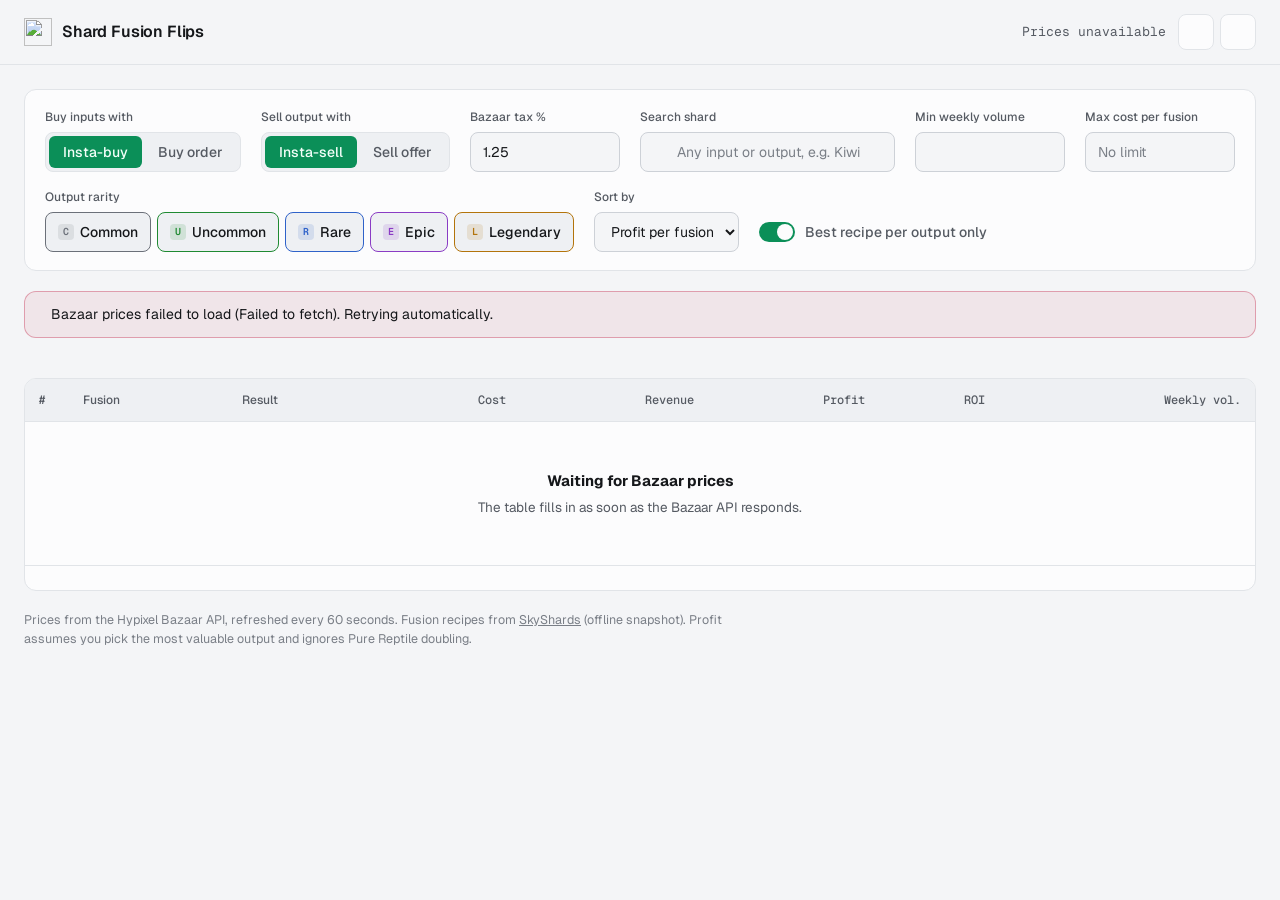
==== index.html @ 2d94f958 "Add dashboard layout and styles Single-page layout with pricing toggles, filters, a best-fusion summ" ====
<!doctype html>
<html lang="en">
<head>
  <meta charset="utf-8">
  <meta name="viewport" content="width=device-width, initial-scale=1">
  <title>Shard Fusion Flips</title>
  <meta name="description" content="Live Bazaar profit ranking for Hypixel SkyBlock shard fusions.">
  <link rel="icon" href="https://raw.githubusercontent.com/Campionnn/SkyShards/master/public/shardIcons/L4.png">
  <link rel="preconnect" href="https://fonts.googleapis.com">
  <link rel="preconnect" href="https://fonts.gstatic.com" crossorigin>
  <link rel="stylesheet" href="https://fonts.googleapis.com/css2?family=Geist:wght@400;500;600&family=Geist+Mono:wght@400;500&display=swap">
  <link rel="stylesheet" href="https://unpkg.com/@phosphor-icons/web@2.1.1/src/regular/style.css">
  <link rel="stylesheet" href="./src/styles.css">
  <script>
    // Apply a saved theme before first paint so there is no flash.
    try { const t = localStorage.getItem("sff-theme"); if (t) document.documentElement.dataset.theme = t; } catch {}
  </script>
  <script type="module" src="./src/app.js"></script>
</head>
<body>
  <header class="topbar">
    <div class="wrap topbar-inner">
      <a class="brand" href="./" aria-label="Shard Fusion Flips home">
        <img src="https://raw.githubusercontent.com/Campionnn/SkyShards/master/public/shardIcons/L4.png" alt="" width="28" height="28">
        <span>Shard Fusion Flips</span>
      </a>
      <div class="status" aria-live="polite">
        <span id="status-text">Loading prices</span>
        <button class="icon-btn" id="refresh-btn" type="button" aria-label="Refresh prices now" title="Refresh prices now">
          <i class="ph ph-arrows-clockwise" aria-hidden="true"></i>
        </button>
        <button class="icon-btn" id="theme-btn" type="button" aria-label="Toggle light or dark theme" title="Toggle theme">
          <i class="ph ph-moon" aria-hidden="true"></i>
        </button>
      </div>
    </div>
  </header>

  <main class="wrap">
    <section class="controls" aria-label="Pricing and filters">
      <div class="control-group">
        <span class="label" id="buy-label">Buy inputs with</span>
        <div class="segmented" role="radiogroup" aria-labelledby="buy-label" data-setting="buyMode">
          <button type="button" role="radio" data-value="instaBuy">Insta-buy</button>
          <button type="button" role="radio" data-value="buyOrder">Buy order</button>
        </div>
      </div>
      <div class="control-group">
        <span class="label" id="sell-label">Sell output with</span>
        <div class="segmented" role="radiogroup" aria-labelledby="sell-label" data-setting="sellMode">
          <button type="button" role="radio" data-value="instaSell">Insta-sell</button>
          <button type="button" role="radio" data-value="sellOffer">Sell offer</button>
        </div>
      </div>
      <div class="control-group narrow tax">
        <label class="label" for="tax-input">Bazaar tax %</label>
        <input class="field" id="tax-input" type="number" min="0" max="10" step="0.125" inputmode="decimal">
      </div>

      <div class="control-group grow">
        <label class="label" for="search-input">Search shard</label>
        <div class="field-icon">
          <i class="ph ph-magnifying-glass" aria-hidden="true"></i>
          <input class="field" id="search-input" type="search" placeholder="Any input or output, e.g. Kiwi" autocomplete="off">
        </div>
      </div>
      <div class="control-group narrow">
        <label class="label" for="volume-input">Min weekly volume</label>
        <input class="field" id="volume-input" type="number" min="0" step="100" inputmode="numeric">
      </div>
      <div class="control-group narrow">
        <label class="label" for="budget-input">Max cost per fusion</label>
        <input class="field" id="budget-input" type="number" min="0" step="10000" inputmode="numeric" placeholder="No limit">
      </div>
      <div class="control-group">
        <span class="label" id="rarity-label">Output rarity</span>
        <div class="chips" role="group" aria-labelledby="rarity-label" id="rarity-chips"></div>
      </div>
      <div class="control-group">
        <label class="label" for="sort-select">Sort by</label>
        <select class="field" id="sort-select">
          <option value="profit">Profit per fusion</option>
          <option value="roi">Return on cost</option>
          <option value="volume">Weekly volume</option>
        </select>
      </div>
      <label class="switch">
        <input type="checkbox" id="unique-toggle">
        <span class="switch-track" aria-hidden="true"></span>
        <span>Best recipe per output only</span>
      </label>
    </section>

    <div class="banner" id="error-banner" role="alert" hidden>
      <i class="ph ph-warning" aria-hidden="true"></i>
      <span id="error-text"></span>
    </div>

    <section class="overview" id="overview" aria-label="Best fusion right now"></section>

    <section class="results" aria-label="Ranked fusions">
      <div class="table-scroll">
        <table class="fusions">
          <thead>
            <tr>
              <th class="col-rank" scope="col">#</th>
              <th scope="col">Fusion</th>
              <th scope="col">Result</th>
              <th class="num col-hide-sm" scope="col">Cost</th>
              <th class="num col-hide-sm" scope="col">Revenue</th>
              <th class="num" scope="col">Profit</th>
              <th class="num" scope="col">ROI</th>
              <th class="num col-hide-sm" scope="col" title="Weekly volume of the slowest market in this fusion">Weekly vol.</th>
            </tr>
          </thead>
          <tbody id="rows"></tbody>
        </table>
      </div>
      <div class="table-foot">
        <span id="count-text"></span>
        <button class="btn" id="more-btn" type="button" hidden>Show 100 more</button>
      </div>
    </section>
  </main>

  <footer class="wrap footer">
    <p>Prices from the Hypixel Bazaar API, refreshed every 60 seconds. Fusion recipes from <a href="https://github.com/Campionnn/SkyShards">SkyShards</a> (<span id="data-source">loading</span>). Profit assumes you pick the most valuable output and ignores Pure Reptile doubling.</p>
  </footer>
</body>
</html>
---- src/styles.css ----
/* Tokens. Dark is the default look; light follows the OS unless the toggle overrides it. */
:root {
  --bg: #0d0e10;
  --surface: #15161a;
  --surface-2: #1c1e23;
  --border: #272a30;
  --border-strong: #353941;
  --text: #e8e9eb;
  --muted: #a0a4ab;
  --faint: #70747c;
  --accent: #3ecf8e;
  --accent-soft: rgb(62 207 142 / 0.12);
  --accent-ink: #052014;
  --loss: #ec6f82;
  --loss-soft: rgb(236 111 130 / 0.12);
  --shadow: 0 1px 0 rgb(255 255 255 / 0.03) inset, 0 12px 32px -16px rgb(0 0 0 / 0.6);

  --r-common: #c3c6cc;
  --r-uncommon: #63d471;
  --r-rare: #6b9cf5;
  --r-epic: #be7cf0;
  --r-legendary: #f0b04a;

  --radius: 12px;
  --radius-sm: 8px;
  --font: "Geist", ui-sans-serif, system-ui, sans-serif;
  --mono: "Geist Mono", ui-monospace, "SFMono-Regular", monospace;
  --ease: cubic-bezier(0.16, 1, 0.3, 1);
  color-scheme: dark;
}

@media (prefers-color-scheme: light) {
  :root:not([data-theme="dark"]) {
    --bg: #f4f5f7;
    --surface: #fcfcfd;
    --surface-2: #eef0f3;
    --border: #e1e4e8;
    --border-strong: #cdd1d7;
    --text: #15171a;
    --muted: #555a62;
    --faint: #7a7f87;
    --accent: #0b8f58;
    --accent-soft: rgb(11 143 88 / 0.1);
    --accent-ink: #f3fff9;
    --loss: #c43350;
    --loss-soft: rgb(196 51 80 / 0.08);
    --shadow: 0 1px 2px rgb(20 30 40 / 0.04), 0 12px 32px -18px rgb(20 30 40 / 0.18);
    --r-common: #6b7079;
    --r-uncommon: #1f8a32;
    --r-rare: #2f62c9;
    --r-epic: #8a3cc4;
    --r-legendary: #b3740b;
    color-scheme: light;
  }
}

:root[data-theme="light"] {
  --bg: #f4f5f7;
  --surface: #fcfcfd;
  --surface-2: #eef0f3;
  --border: #e1e4e8;
  --border-strong: #cdd1d7;
  --text: #15171a;
  --muted: #555a62;
  --faint: #7a7f87;
  --accent: #0b8f58;
  --accent-soft: rgb(11 143 88 / 0.1);
  --accent-ink: #f3fff9;
  --loss: #c43350;
  --loss-soft: rgb(196 51 80 / 0.08);
  --shadow: 0 1px 2px rgb(20 30 40 / 0.04), 0 12px 32px -18px rgb(20 30 40 / 0.18);
  --r-common: #6b7079;
  --r-uncommon: #1f8a32;
  --r-rare: #2f62c9;
  --r-epic: #8a3cc4;
  --r-legendary: #b3740b;
  color-scheme: light;
}

* { box-sizing: border-box; }

html { -webkit-text-size-adjust: 100%; }

body {
  margin: 0;
  background: var(--bg);
  color: var(--text);
  font: 400 14px/1.5 var(--font);
  -webkit-font-smoothing: antialiased;
}

a { color: inherit; }
button, input, select { font: inherit; color: inherit; }
img { display: block; }

.wrap {
  width: 100%;
  max-width: 1320px;
  margin: 0 auto;
  padding: 0 24px;
}

.num, .mono { font-family: var(--mono); font-variant-numeric: tabular-nums; }

/* Top bar */
.topbar {
  position: sticky;
  top: 0;
  z-index: 10;
  background: color-mix(in srgb, var(--bg) 86%, transparent);
  backdrop-filter: blur(12px);
  -webkit-backdrop-filter: blur(12px);
  border-bottom: 1px solid var(--border);
}

.topbar-inner {
  display: flex;
  align-items: center;
  justify-content: space-between;
  gap: 16px;
  height: 64px;
}

.brand {
  display: flex;
  align-items: center;
  gap: 10px;
  font-weight: 600;
  font-size: 16px;
  letter-spacing: -0.01em;
  text-decoration: none;
  white-space: nowrap;
}

.brand img { image-rendering: pixelated; }

.status {
  display: flex;
  align-items: center;
  gap: 6px;
  color: var(--muted);
  font-size: 13px;
  min-width: 0;
}

#status-text {
  font-family: var(--mono);
  font-variant-numeric: tabular-nums;
  white-space: nowrap;
  overflow: hidden;
  text-overflow: ellipsis;
  margin-right: 6px;
}

.icon-btn {
  display: grid;
  place-items: center;
  width: 36px;
  height: 36px;
  border: 1px solid var(--border);
  border-radius: var(--radius-sm);
  background: var(--surface);
  color: var(--text);
  font-size: 18px;
  cursor: pointer;
  transition: background 0.2s var(--ease), transform 0.15s var(--ease);
}

.icon-btn:hover { background: var(--surface-2); }
.icon-btn:active { transform: scale(0.96); }
.icon-btn.spinning i { animation: spin 0.8s linear infinite; }

@keyframes spin { to { transform: rotate(360deg); } }

/* Controls */
.controls {
  display: flex;
  flex-wrap: wrap;
  align-items: flex-end;
  gap: 16px 20px;
  margin: 24px 0 20px;
  padding: 18px 20px;
  background: var(--surface);
  border: 1px solid var(--border);
  border-radius: var(--radius);
}

.control-group { display: flex; flex-direction: column; gap: 6px; }
.control-group.narrow { width: 150px; }
.control-group.grow { flex: 1 1 220px; }

.label {
  font-size: 12px;
  font-weight: 500;
  color: var(--muted);
}

.segmented {
  display: inline-flex;
  padding: 3px;
  gap: 2px;
  background: var(--surface-2);
  border: 1px solid var(--border);
  border-radius: var(--radius-sm);
}

.segmented button {
  height: 32px;
  padding: 0 14px;
  border: 0;
  border-radius: 6px;
  background: transparent;
  color: var(--muted);
  font-weight: 500;
  white-space: nowrap;
  cursor: pointer;
  transition: background 0.2s var(--ease), color 0.2s var(--ease);
}

.segmented button:hover { color: var(--text); }

.segmented button[aria-checked="true"] {
  background: var(--accent);
  color: var(--accent-ink);
}

.field {
  height: 40px;
  width: 100%;
  padding: 0 12px;
  background: var(--bg);
  border: 1px solid var(--border-strong);
  border-radius: var(--radius-sm);
  outline: none;
  transition: border-color 0.2s var(--ease), box-shadow 0.2s var(--ease);
}

.field::placeholder { color: var(--faint); }

.field:focus-visible,
.segmented button:focus-visible,
.chip:focus-visible,
.btn:focus-visible,
.icon-btn:focus-visible,
.switch input:focus-visible + .switch-track {
  outline: 2px solid var(--accent);
  outline-offset: 2px;
}

.field:focus { border-color: var(--accent); }

select.field { padding-right: 8px; cursor: pointer; }

.field-icon { position: relative; }
.field-icon i {
  position: absolute;
  left: 12px;
  top: 50%;
  transform: translateY(-50%);
  color: var(--faint);
  font-size: 16px;
  pointer-events: none;
}
.field-icon .field { padding-left: 36px; }

.chips { display: flex; flex-wrap: wrap; gap: 6px; }

.chip {
  display: inline-flex;
  align-items: center;
  gap: 6px;
  height: 40px;
  padding: 0 12px;
  border: 1px solid var(--border-strong);
  border-radius: var(--radius-sm);
  background: transparent;
  color: var(--muted);
  font-weight: 500;
  cursor: pointer;
  transition: background 0.2s var(--ease), color 0.2s var(--ease), border-color 0.2s var(--ease);
}

.chip[aria-pressed="true"] {
  color: var(--text);
  background: var(--surface-2);
  border-color: var(--rarity);
}

.chip .rarity-letter { color: var(--rarity); }

.switch {
  display: inline-flex;
  align-items: center;
  gap: 10px;
  height: 40px;
  color: var(--muted);
  font-weight: 500;
  cursor: pointer;
  user-select: none;
}

.switch input { position: absolute; opacity: 0; pointer-events: none; }

.switch-track {
  position: relative;
  width: 36px;
  height: 20px;
  border-radius: 999px;
  background: var(--border-strong);
  transition: background 0.2s var(--ease);
}

.switch-track::after {
  content: "";
  position: absolute;
  top: 2px;
  left: 2px;
  width: 16px;
  height: 16px;
  border-radius: 50%;
  background: var(--surface);
  transition: transform 0.25s var(--ease);
}

.switch input:checked + .switch-track { background: var(--accent); }
.switch input:checked + .switch-track::after { transform: translateX(16px); }

/* Error banner */
.banner {
  display: flex;
  align-items: center;
  gap: 10px;
  margin-bottom: 20px;
  padding: 12px 16px;
  border: 1px solid color-mix(in srgb, var(--loss) 40%, transparent);
  border-radius: var(--radius);
  background: var(--loss-soft);
  color: var(--text);
}

.banner i { color: var(--loss); font-size: 18px; }
.banner[hidden] { display: none; }

/* Overview: best fusion + quick stats */
.overview {
  display: grid;
  grid-template-columns: minmax(0, 2.2fr) minmax(0, 1fr);
  gap: 16px;
  margin-bottom: 20px;
}

.pick {
  padding: 22px 24px;
  background: var(--surface);
  border: 1px solid var(--border);
  border-radius: var(--radius);
  box-shadow: var(--shadow);
}

.pick-title {
  margin: 0 0 16px;
  font-size: 13px;
  font-weight: 500;
  color: var(--muted);
}

.pick-flow {
  display: flex;
  flex-wrap: wrap;
  align-items: center;
  gap: 10px 14px;
}

.pick-flow .shard { font-size: 16px; font-weight: 500; }
.pick-flow .shard img { width: 36px; height: 36px; }
.pick-flow .op { color: var(--faint); font-size: 18px; }

.pick-numbers {
  display: flex;
  flex-wrap: wrap;
  gap: 12px 40px;
  margin-top: 20px;
  padding-top: 18px;
  border-top: 1px solid var(--border);
}

.metric span { display: block; font-size: 12px; color: var(--muted); }
.metric strong {
  display: block;
  margin-top: 2px;
  font: 500 22px/1.2 var(--mono);
  font-variant-numeric: tabular-nums;
  letter-spacing: -0.02em;
}
.metric.big strong { font-size: 32px; color: var(--accent); }

.stats {
  display: grid;
  grid-template-rows: repeat(3, auto);
  align-content: stretch;
  background: var(--surface);
  border: 1px solid var(--border);
  border-radius: var(--radius);
}

.stats .metric { padding: 16px 20px; }
.stats .metric + .metric { border-top: 1px solid var(--border); }
.stats .metric strong { font-size: 20px; }
.stats .metric small { display: block; color: var(--faint); font-size: 12px; margin-top: 2px; }

/* Shard chip used in tables and the pick card */
.shard {
  display: inline-flex;
  align-items: center;
  gap: 8px;
  min-width: 0;
  white-space: nowrap;
}

.shard img {
  width: 24px;
  height: 24px;
  flex: none;
  image-rendering: pixelated;
}

.shard .qty { color: var(--faint); font-family: var(--mono); font-size: 12px; }

.rarity-letter {
  display: inline-grid;
  place-items: center;
  width: 16px;
  height: 16px;
  border-radius: 4px;
  font: 600 10px/1 var(--mono);
  color: var(--rarity);
  background: color-mix(in srgb, var(--rarity) 14%, transparent);
}

[data-rarity="common"] { --rarity: var(--r-common); }
[data-rarity="uncommon"] { --rarity: var(--r-uncommon); }
[data-rarity="rare"] { --rarity: var(--r-rare); }
[data-rarity="epic"] { --rarity: var(--r-epic); }
[data-rarity="legendary"] { --rarity: var(--r-legendary); }

/* Results table */
.results {
  background: var(--surface);
  border: 1px solid var(--border);
  border-radius: var(--radius);
  overflow: hidden;
}

.table-scroll { overflow-x: auto; }

.fusions {
  width: 100%;
  border-collapse: collapse;
  font-size: 13.5px;
}

.fusions th {
  position: sticky;
  top: 0;
  padding: 12px 14px;
  background: var(--surface-2);
  color: var(--muted);
  font-size: 12px;
  font-weight: 500;
  text-align: left;
  white-space: nowrap;
}

.fusions td {
  padding: 10px 14px;
  border-top: 1px solid var(--border);
  vertical-align: middle;
  white-space: nowrap;
}

.fusions .num { text-align: right; }
.col-rank { width: 44px; color: var(--faint); }

.fusion-cell { display: flex; align-items: center; gap: 8px; }
.fusion-cell .plus { color: var(--faint); }

.row { cursor: pointer; transition: background 0.15s var(--ease); }
.row:hover { background: var(--surface-2); }
.row[aria-expanded="true"] { background: var(--surface-2); }
.row:focus-visible { outline: 2px solid var(--accent); outline-offset: -2px; }

.result-cell { display: flex; align-items: center; gap: 8px; }
.result-cell .ph-arrow-right { color: var(--faint); }

.gain { color: var(--accent); }
.loss { color: var(--loss); }

.alt-count {
  margin-left: 4px;
  padding: 1px 6px;
  border-radius: 999px;
  background: var(--surface-2);
  color: var(--faint);
  font: 500 11px/1.5 var(--mono);
}

/* Value flashes when a refresh moves the number. Feedback that prices changed. */
@media (prefers-reduced-motion: no-preference) {
  .flash-up { animation: flash-up 1.4s var(--ease); }
  .flash-down { animation: flash-down 1.4s var(--ease); }
}

@keyframes flash-up { from { background: var(--accent-soft); } to { background: transparent; } }
@keyframes flash-down { from { background: var(--loss-soft); } to { background: transparent; } }

/* Expanded detail row */
.detail td { padding: 0; background: var(--surface-2); border-top: 0; white-space: normal; }

.detail-inner {
  /* Zero width + full min-width keeps the detail from stretching the main table on narrow screens. */
  width: 0;
  min-width: 100%;
  display: grid;
  grid-template-columns: minmax(0, 1.4fr) minmax(0, 1fr);
  gap: 24px;
  padding: 6px 14px 20px 58px;
}

.detail h3 {
  margin: 8px 0 8px;
  font-size: 12px;
  font-weight: 500;
  color: var(--muted);
}

.mini-scroll { overflow-x: auto; }

.mini {
  width: 100%;
  border-collapse: collapse;
  font-size: 13px;
}

.mini th, .mini td {
  padding: 6px 8px 6px 0;
  text-align: left;
  border-top: 1px solid var(--border);
  white-space: nowrap;
}

.mini th { color: var(--faint); font-weight: 500; font-size: 12px; border-top: 0; }
.mini .num { text-align: right; }
.mini a { text-decoration: none; }
.mini a:hover { text-decoration: underline; }

.detail p { margin: 6px 0 0; color: var(--faint); font-size: 12.5px; max-width: 60ch; }

/* Skeleton loading rows */
.skeleton td { padding: 14px; }
.skeleton span {
  display: block;
  height: 12px;
  border-radius: 4px;
  background: var(--surface-2);
}

@media (prefers-reduced-motion: no-preference) {
  .skeleton span {
    background: linear-gradient(90deg, var(--surface-2) 0%, var(--border) 50%, var(--surface-2) 100%);
    background-size: 200% 100%;
    animation: shimmer 1.4s linear infinite;
  }
  /* Entry motion only on first load, not on every refresh or filter change. */
  .intro .pick, .intro .stats, .intro .row { animation: rise 0.5s var(--ease) both; }
}

@keyframes shimmer { to { background-position: -200% 0; } }
@keyframes rise { from { opacity: 0; transform: translateY(6px); } to { opacity: 1; transform: none; } }

.empty td {
  padding: 48px 16px;
  text-align: center;
  color: var(--muted);
  white-space: normal;
}

.empty strong { display: block; color: var(--text); font-size: 15px; margin-bottom: 4px; }

.table-foot {
  display: flex;
  align-items: center;
  justify-content: space-between;
  gap: 12px;
  padding: 12px 14px;
  border-top: 1px solid var(--border);
  color: var(--faint);
  font-size: 12.5px;
}

.btn {
  height: 36px;
  padding: 0 14px;
  border: 1px solid var(--border-strong);
  border-radius: var(--radius-sm);
  background: var(--surface);
  font-weight: 500;
  white-space: nowrap;
  cursor: pointer;
  transition: background 0.2s var(--ease), transform 0.15s var(--ease);
}

.btn:hover { background: var(--surface-2); }
.btn:active { transform: scale(0.98); }

.footer {
  padding-top: 20px;
  padding-bottom: 40px;
  color: var(--faint);
  font-size: 12.5px;
}

.footer p { margin: 0; max-width: 90ch; }

/* Responsive */
@media (max-width: 900px) {
  .overview { grid-template-columns: 1fr; }
  .stats { grid-template-rows: none; grid-template-columns: repeat(3, minmax(0, 1fr)); }
  .stats .metric + .metric { border-top: 0; border-left: 1px solid var(--border); }
  .detail-inner { grid-template-columns: minmax(0, 1fr); padding-left: 14px; }
}

@media (max-width: 640px) {
  .wrap { padding: 0 16px; }
  .brand span { display: none; }
  .controls { display: grid; grid-template-columns: repeat(2, minmax(0, 1fr)); padding: 16px; gap: 14px 12px; }
  .controls > * { grid-column: 1 / -1; }
  .controls > .control-group.narrow { grid-column: auto; width: auto; }
  .controls > .control-group.tax { grid-column: 1 / -1; }
  .segmented { width: 100%; }
  .segmented button { flex: 1; }
  .stats { grid-template-columns: 1fr; }
  .stats .metric + .metric { border-left: 0; border-top: 1px solid var(--border); }
  .metric.big strong { font-size: 26px; }
  .col-hide-sm, .col-rank { display: none; }
  .fusion-cell { flex-direction: column; align-items: flex-start; gap: 4px; }
  .fusion-cell .plus, .fusions .rarity-letter { display: none; }
  .result-cell .ph-arrow-right, .alt-count { display: none; }
  .fusions .shard img { width: 20px; height: 20px; }
  .fusions { font-size: 13px; }
  .fusions th, .fusions td { padding-left: 8px; padding-right: 8px; }
}
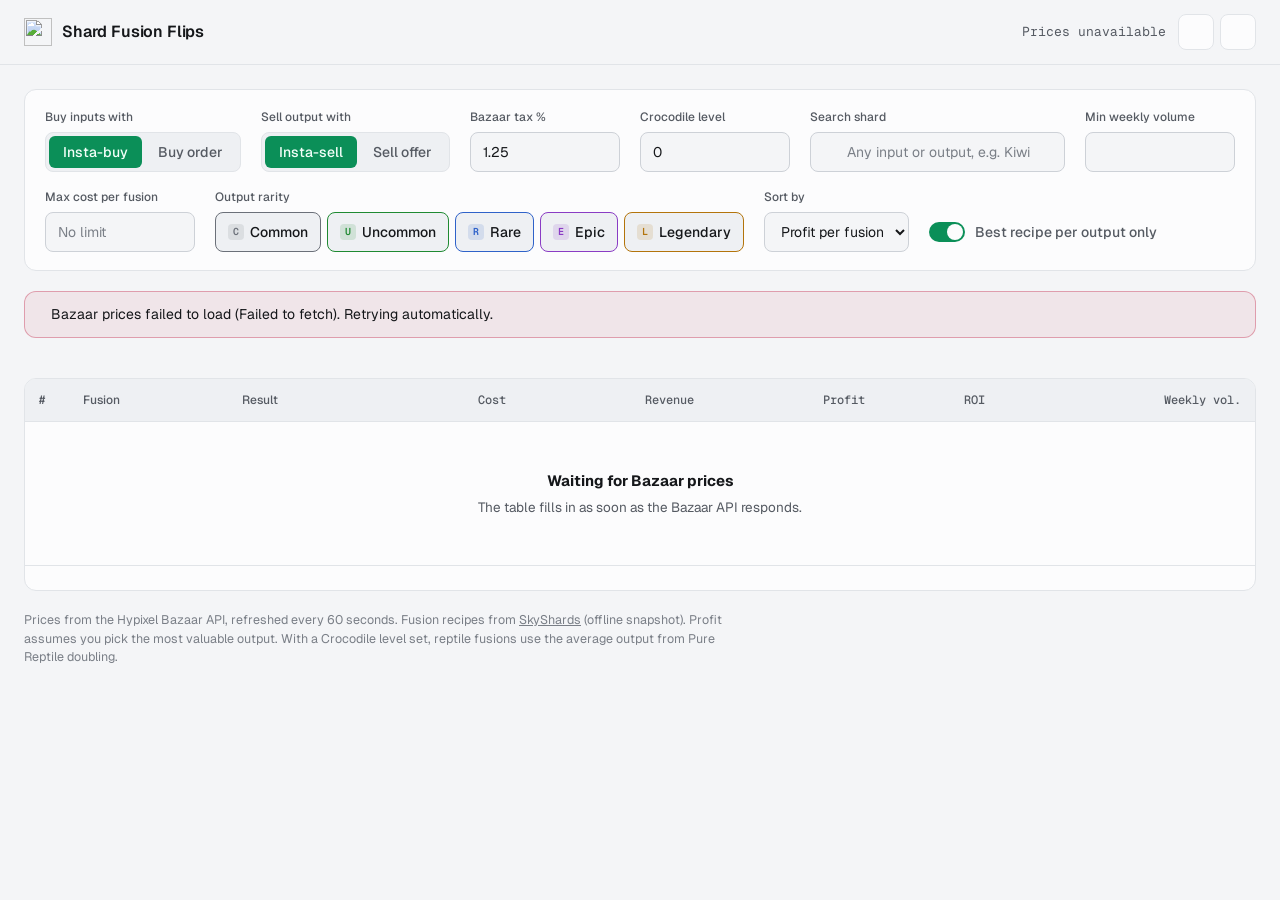
==== commit 9961a183: "Add Crocodile level setting for Pure Reptile output Fusions with a Reptile-family input now use the " ====
--- a/index.html
+++ b/index.html
@@ -52,9 +52,13 @@
           <button type="button" role="radio" data-value="sellOffer">Sell offer</button>
         </div>
       </div>
-      <div class="control-group narrow tax">
+      <div class="control-group narrow">
         <label class="label" for="tax-input">Bazaar tax %</label>
         <input class="field" id="tax-input" type="number" min="0" max="10" step="0.125" inputmode="decimal">
+      </div>
+      <div class="control-group narrow">
+        <label class="label" for="croco-input" title="Pure Reptile: 2% chance per level to double the output of fusions with a Reptile input">Crocodile level</label>
+        <input class="field" id="croco-input" type="number" min="0" max="10" step="1" inputmode="numeric">
       </div>
 
       <div class="control-group grow">
@@ -124,7 +128,7 @@
   </main>
 
   <footer class="wrap footer">
-    <p>Prices from the Hypixel Bazaar API, refreshed every 60 seconds. Fusion recipes from <a href="https://github.com/Campionnn/SkyShards">SkyShards</a> (<span id="data-source">loading</span>). Profit assumes you pick the most valuable output and ignores Pure Reptile doubling.</p>
+    <p>Prices from the Hypixel Bazaar API, refreshed every 60 seconds. Fusion recipes from <a href="https://github.com/Campionnn/SkyShards">SkyShards</a> (<span id="data-source">loading</span>). Profit assumes you pick the most valuable output. With a Crocodile level set, reptile fusions use the average output from Pure Reptile doubling.</p>
   </footer>
 </body>
 </html>
--- a/src/styles.css
+++ b/src/styles.css
@@ -495,6 +495,15 @@
 .gain { color: var(--accent); }
 .loss { color: var(--loss); }
 
+.reptile-tag {
+  margin-left: 4px;
+  padding: 1px 6px;
+  border-radius: 999px;
+  background: var(--accent-soft);
+  color: var(--accent);
+  font: 500 11px/1.5 var(--mono);
+}
+
 .alt-count {
   margin-left: 4px;
   padding: 1px 6px;
@@ -635,7 +644,6 @@
   .controls { display: grid; grid-template-columns: repeat(2, minmax(0, 1fr)); padding: 16px; gap: 14px 12px; }
   .controls > * { grid-column: 1 / -1; }
   .controls > .control-group.narrow { grid-column: auto; width: auto; }
-  .controls > .control-group.tax { grid-column: 1 / -1; }
   .segmented { width: 100%; }
   .segmented button { flex: 1; }
   .stats { grid-template-columns: 1fr; }
@@ -644,7 +652,7 @@
   .col-hide-sm, .col-rank { display: none; }
   .fusion-cell { flex-direction: column; align-items: flex-start; gap: 4px; }
   .fusion-cell .plus, .fusions .rarity-letter { display: none; }
-  .result-cell .ph-arrow-right, .alt-count { display: none; }
+  .result-cell .ph-arrow-right, .alt-count, .reptile-tag { display: none; }
   .fusions .shard img { width: 20px; height: 20px; }
   .fusions { font-size: 13px; }
   .fusions th, .fusions td { padding-left: 8px; padding-right: 8px; }
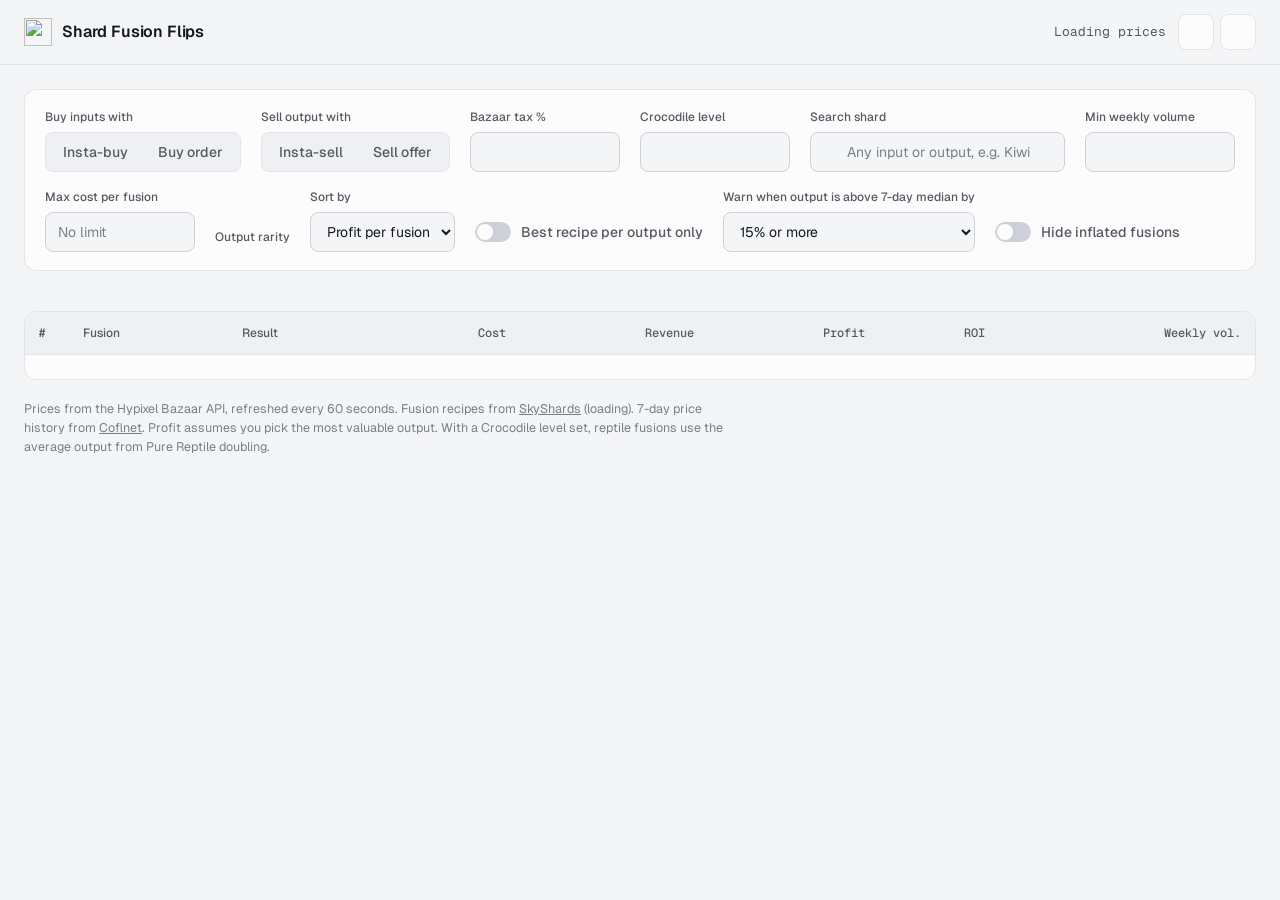
==== commit 81e7bb98: "Warn about outputs priced above their 7-day median - Rows whose output price is above its 7-day medi" ====
--- a/index.html
+++ b/index.html
@@ -93,6 +93,20 @@
         <span class="switch-track" aria-hidden="true"></span>
         <span>Best recipe per output only</span>
       </label>
+      <div class="control-group">
+        <label class="label" for="price-check-select" title="Compares the output's current price with its 7-day median from Coflnet">Warn when output is above 7-day median by</label>
+        <select class="field" id="price-check-select">
+          <option value="0.15">15% or more</option>
+          <option value="0.25">25% or more</option>
+          <option value="0.5">50% or more</option>
+          <option value="0">Off</option>
+        </select>
+      </div>
+      <label class="switch">
+        <input type="checkbox" id="inflated-toggle">
+        <span class="switch-track" aria-hidden="true"></span>
+        <span>Hide inflated fusions</span>
+      </label>
     </section>
 
     <div class="banner" id="error-banner" role="alert" hidden>
@@ -128,7 +142,7 @@
   </main>
 
   <footer class="wrap footer">
-    <p>Prices from the Hypixel Bazaar API, refreshed every 60 seconds. Fusion recipes from <a href="https://github.com/Campionnn/SkyShards">SkyShards</a> (<span id="data-source">loading</span>). Profit assumes you pick the most valuable output. With a Crocodile level set, reptile fusions use the average output from Pure Reptile doubling.</p>
+    <p>Prices from the Hypixel Bazaar API, refreshed every 60 seconds. Fusion recipes from <a href="https://github.com/Campionnn/SkyShards">SkyShards</a> (<span id="data-source">loading</span>). 7-day price history from <a href="https://sky.coflnet.com">Coflnet</a>. Profit assumes you pick the most valuable output. With a Crocodile level set, reptile fusions use the average output from Pure Reptile doubling.</p>
   </footer>
 </body>
 </html>
--- a/src/styles.css
+++ b/src/styles.css
@@ -495,6 +495,43 @@
 .gain { color: var(--accent); }
 .loss { color: var(--loss); }
 
+.inflated-tag {
+  display: inline-flex;
+  align-items: center;
+  gap: 3px;
+  margin-left: 4px;
+  padding: 1px 6px;
+  border-radius: 999px;
+  background: var(--loss-soft);
+  color: var(--loss);
+  font: 500 11px/1.5 var(--mono);
+}
+
+.inflated-tag i { font-size: 12px; }
+
+/* Profit that rests on a pumped price: still visible, but clearly not to be trusted. */
+.suspect {
+  color: var(--muted);
+  text-decoration: line-through;
+  text-decoration-color: var(--loss);
+}
+
+.pick-note {
+  display: flex;
+  align-items: center;
+  gap: 6px;
+  margin: -8px 0 14px;
+  color: var(--muted);
+  font-size: 12.5px;
+}
+
+.pick-note i, .check i { color: var(--loss); }
+
+.detail p.check { color: var(--muted); }
+.detail p.check.is-inflated { color: var(--text); }
+
+.switch:has(input:disabled) { opacity: 0.5; cursor: not-allowed; }
+
 .reptile-tag {
   margin-left: 4px;
   padding: 1px 6px;
@@ -652,7 +689,7 @@
   .col-hide-sm, .col-rank { display: none; }
   .fusion-cell { flex-direction: column; align-items: flex-start; gap: 4px; }
   .fusion-cell .plus, .fusions .rarity-letter { display: none; }
-  .result-cell .ph-arrow-right, .alt-count, .reptile-tag { display: none; }
+  .result-cell .ph-arrow-right, .alt-count, .reptile-tag, .inflated-tag span { display: none; }
   .fusions .shard img { width: 20px; height: 20px; }
   .fusions { font-size: 13px; }
   .fusions th, .fusions td { padding-left: 8px; padding-right: 8px; }
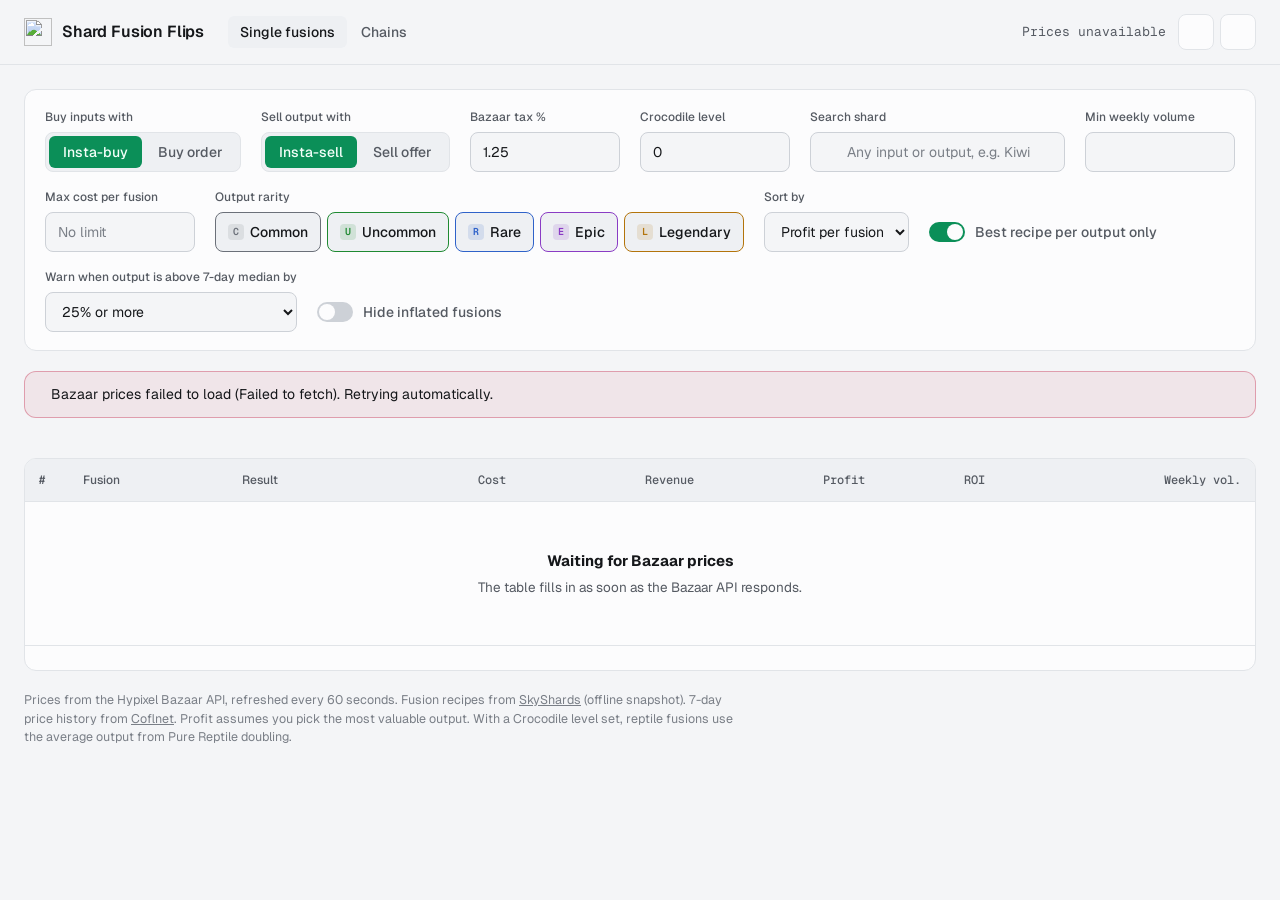
==== commit 772deaa7: "Add Chains page for the most profitable chain fusions - New chains.html with route length (2-4 steps" ====
--- a/index.html
+++ b/index.html
@@ -24,6 +24,10 @@
         <img src="https://raw.githubusercontent.com/Campionnn/SkyShards/master/public/shardIcons/L4.png" alt="" width="28" height="28">
         <span>Shard Fusion Flips</span>
       </a>
+      <nav class="tabs" aria-label="Pages">
+        <a href="./" aria-current="page">Single fusions</a>
+        <a href="./chains.html">Chains</a>
+      </nav>
       <div class="status" aria-live="polite">
         <span id="status-text">Loading prices</span>
         <button class="icon-btn" id="refresh-btn" type="button" aria-label="Refresh prices now" title="Refresh prices now">
@@ -127,7 +131,7 @@
               <th class="num col-hide-sm" scope="col">Cost</th>
               <th class="num col-hide-sm" scope="col">Revenue</th>
               <th class="num" scope="col">Profit</th>
-              <th class="num" scope="col">ROI</th>
+              <th class="num col-hide-sm" scope="col">ROI</th>
               <th class="num col-hide-sm" scope="col" title="Weekly volume of the slowest market in this fusion">Weekly vol.</th>
             </tr>
           </thead>
--- a/src/styles.css
+++ b/src/styles.css
@@ -134,6 +134,30 @@
 
 .brand img { image-rendering: pixelated; }
 
+.tabs {
+  display: flex;
+  gap: 2px;
+  margin-left: 8px;
+  margin-right: auto;
+}
+
+.tabs a {
+  height: 32px;
+  display: inline-flex;
+  align-items: center;
+  padding: 0 12px;
+  border-radius: 6px;
+  color: var(--muted);
+  font-weight: 500;
+  text-decoration: none;
+  white-space: nowrap;
+  transition: background 0.2s var(--ease), color 0.2s var(--ease);
+}
+
+.tabs a:hover { color: var(--text); }
+.tabs a[aria-current="page"] { background: var(--surface-2); color: var(--text); }
+.tabs a:focus-visible { outline: 2px solid var(--accent); outline-offset: 2px; }
+
 .status {
   display: flex;
   align-items: center;
@@ -601,6 +625,39 @@
 
 .detail p { margin: 6px 0 0; color: var(--faint); font-size: 12.5px; max-width: 60ch; }
 
+/* Chain page: buy list, route tree and fusion order */
+.buy-list, .pick-buy { display: flex; flex-wrap: wrap; align-items: center; gap: 4px 12px; }
+.buy-list { flex-wrap: nowrap; }
+.pick-buy { gap: 10px 16px; }
+/* In the table only icon and quantity fit; the name is in the tooltip. */
+.buy-list .shard > span:not(.qty) { display: none; }
+.buy-item .shard { gap: 4px; }
+
+.tree, .tree ul { list-style: none; margin: 0; padding: 0; }
+.tree ul { margin-left: 11px; padding-left: 16px; border-left: 1px solid var(--border-strong); }
+
+.tree-node {
+  display: flex;
+  flex-wrap: wrap;
+  align-items: center;
+  gap: 4px 8px;
+  padding: 5px 0;
+}
+
+.tree-action {
+  padding: 1px 6px;
+  border-radius: 4px;
+  font: 500 11px/1.5 var(--mono);
+  white-space: nowrap;
+}
+
+.tree-action.fuse { background: var(--accent-soft); color: var(--accent); }
+.tree-action.buy { border: 1px solid var(--border-strong); color: var(--muted); }
+.tree-meta { color: var(--faint); font-size: 12px; }
+
+.steps { margin: 0; padding-left: 20px; font-size: 13px; }
+.steps li { padding: 3px 0; }
+
 /* Skeleton loading rows */
 .skeleton td { padding: 14px; }
 .skeleton span {
@@ -677,7 +734,9 @@
 
 @media (max-width: 640px) {
   .wrap { padding: 0 16px; }
-  .brand span { display: none; }
+  .brand span, #status-text { display: none; }
+  .tabs { margin-left: 4px; }
+  .tabs a { padding: 0 10px; }
   .controls { display: grid; grid-template-columns: repeat(2, minmax(0, 1fr)); padding: 16px; gap: 14px 12px; }
   .controls > * { grid-column: 1 / -1; }
   .controls > .control-group.narrow { grid-column: auto; width: auto; }
@@ -691,6 +750,11 @@
   .fusion-cell .plus, .fusions .rarity-letter { display: none; }
   .result-cell .ph-arrow-right, .alt-count, .reptile-tag, .inflated-tag span { display: none; }
   .fusions .shard img { width: 20px; height: 20px; }
+  /* Let long shard names wrap so numbers stay on screen; numbers themselves never wrap. */
+  .fusions td, .fusions .shard { white-space: normal; }
+  .fusions .shard { flex-wrap: wrap; column-gap: 6px; }
+  .fusions td.num { white-space: nowrap; }
+  .result-cell { flex-wrap: wrap; row-gap: 2px; }
   .fusions { font-size: 13px; }
   .fusions th, .fusions td { padding-left: 8px; padding-right: 8px; }
 }
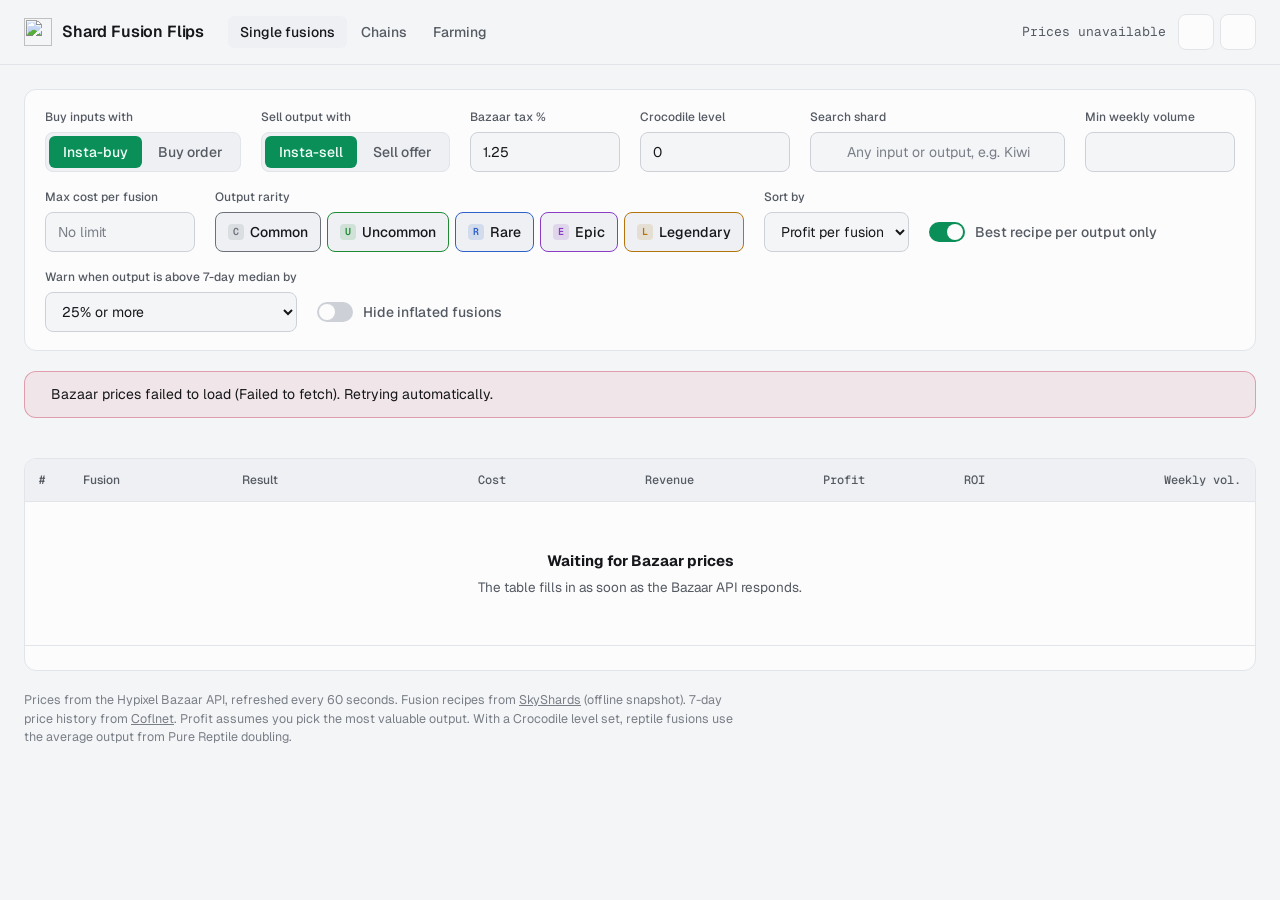
==== commit c462fd36: "Add Farming page with coins per hour by hunting tool - New farming.html ranks huntable shards by est" ====
--- a/index.html
+++ b/index.html
@@ -25,8 +25,9 @@
         <span>Shard Fusion Flips</span>
       </a>
       <nav class="tabs" aria-label="Pages">
-        <a href="./" aria-current="page">Single fusions</a>
+        <a href="./" aria-current="page"><span class="tab-full">Single fusions</span><span class="tab-short">Fusions</span></a>
         <a href="./chains.html">Chains</a>
+        <a href="./farming.html">Farming</a>
       </nav>
       <div class="status" aria-live="polite">
         <span id="status-text">Loading prices</span>
--- a/src/styles.css
+++ b/src/styles.css
@@ -157,6 +157,7 @@
 .tabs a:hover { color: var(--text); }
 .tabs a[aria-current="page"] { background: var(--surface-2); color: var(--text); }
 .tabs a:focus-visible { outline: 2px solid var(--accent); outline-offset: 2px; }
+.tab-short { display: none; }
 
 .status {
   display: flex;
@@ -658,6 +659,105 @@
 .steps { margin: 0; padding-left: 20px; font-size: 13px; }
 .steps li { padding: 3px 0; }
 
+/* Farming page: one card per tool, tool tags and the how-to list */
+.tool-cards {
+  display: grid;
+  grid-template-columns: repeat(3, minmax(0, 1fr));
+  gap: 16px;
+  margin-bottom: 20px;
+}
+
+.tool-card {
+  display: flex;
+  flex-direction: column;
+  align-items: flex-start;
+  gap: 6px;
+  padding: 20px 22px;
+  background: var(--surface);
+  border: 1px solid var(--border);
+  border-radius: var(--radius);
+  box-shadow: var(--shadow);
+  color: var(--text);
+  text-align: left;
+  font: inherit;
+}
+
+button.tool-card { cursor: pointer; transition: border-color 0.2s var(--ease), transform 0.15s var(--ease); }
+button.tool-card:hover { border-color: var(--border-strong); }
+button.tool-card:active { transform: scale(0.99); }
+button.tool-card:focus-visible { outline: 2px solid var(--accent); outline-offset: 2px; }
+.tool-card.is-active { border-color: var(--accent); }
+
+.tool-card h2 {
+  display: flex;
+  align-items: center;
+  gap: 8px;
+  margin: 0 0 8px;
+  font-size: 13px;
+  font-weight: 500;
+  color: var(--muted);
+}
+
+.tool-card h2 i { font-size: 18px; color: var(--accent); }
+.tool-best .shard { font-size: 15px; font-weight: 500; }
+.tool-best .shard img { width: 32px; height: 32px; }
+
+.tool-money {
+  margin-top: 4px;
+  font: 500 30px/1.1 var(--mono);
+  letter-spacing: -0.02em;
+  color: var(--accent);
+}
+
+.tool-money span { margin-left: 6px; font-size: 13px; color: var(--muted); letter-spacing: 0; }
+.tool-sub { color: var(--muted); font-size: 12.5px; }
+.tool-empty { margin: 0; color: var(--faint); }
+
+.tool-rest {
+  width: 100%;
+  margin: 10px 0 0;
+  padding: 10px 0 0 18px;
+  border-top: 1px solid var(--border);
+  color: var(--muted);
+  font-size: 12.5px;
+}
+
+.tool-rest li { padding: 2px 0; }
+.tool-rest li span:first-child { display: inline-block; min-width: 0; margin-right: 8px; }
+.tool-rest .mono { float: right; color: var(--text); }
+
+.tool-list { display: flex; gap: 6px; }
+
+.tool-tag {
+  display: inline-flex;
+  align-items: center;
+  gap: 4px;
+  padding: 1px 7px;
+  border: 1px solid var(--border-strong);
+  border-radius: 999px;
+  color: var(--muted);
+  font-size: 12px;
+  white-space: nowrap;
+}
+
+.tool-tag i { font-size: 13px; }
+
+.thin-tag {
+  margin-left: 4px;
+  padding: 1px 6px;
+  border-radius: 999px;
+  background: var(--surface-2);
+  color: var(--muted);
+  font: 500 11px/1.5 var(--mono);
+  white-space: nowrap;
+}
+
+.where { color: var(--muted); max-width: 220px; overflow: hidden; text-overflow: ellipsis; }
+.where a { color: var(--faint); }
+
+.how { list-style: none; margin: 0; padding: 0; display: grid; gap: 8px; }
+.how li { display: flex; align-items: flex-start; gap: 8px; font-size: 13px; }
+
 /* Skeleton loading rows */
 .skeleton td { padding: 14px; }
 .skeleton span {
@@ -674,7 +774,7 @@
     animation: shimmer 1.4s linear infinite;
   }
   /* Entry motion only on first load, not on every refresh or filter change. */
-  .intro .pick, .intro .stats, .intro .row { animation: rise 0.5s var(--ease) both; }
+  .intro .pick, .intro .stats, .intro .tool-card, .intro .row { animation: rise 0.5s var(--ease) both; }
 }
 
 @keyframes shimmer { to { background-position: -200% 0; } }
@@ -725,8 +825,15 @@
 .footer p { margin: 0; max-width: 90ch; }
 
 /* Responsive */
+/* Farming table: price and volume move to the detail view on mid-size screens. */
+@media (max-width: 1100px) {
+  .col-hide-md { display: none; }
+  .where { max-width: 160px; }
+  .result-cell { flex-wrap: wrap; row-gap: 2px; }
+}
+
 @media (max-width: 900px) {
-  .overview { grid-template-columns: 1fr; }
+  .overview, .tool-cards { grid-template-columns: 1fr; }
   .stats { grid-template-rows: none; grid-template-columns: repeat(3, minmax(0, 1fr)); }
   .stats .metric + .metric { border-top: 0; border-left: 1px solid var(--border); }
   .detail-inner { grid-template-columns: minmax(0, 1fr); padding-left: 14px; }
@@ -735,8 +842,10 @@
 @media (max-width: 640px) {
   .wrap { padding: 0 16px; }
   .brand span, #status-text { display: none; }
-  .tabs { margin-left: 4px; }
-  .tabs a { padding: 0 10px; }
+  .tabs { margin-left: 2px; }
+  .tabs a { padding: 0 8px; }
+  .tab-full { display: none; }
+  .tab-short { display: inline; }
   .controls { display: grid; grid-template-columns: repeat(2, minmax(0, 1fr)); padding: 16px; gap: 14px 12px; }
   .controls > * { grid-column: 1 / -1; }
   .controls > .control-group.narrow { grid-column: auto; width: auto; }
